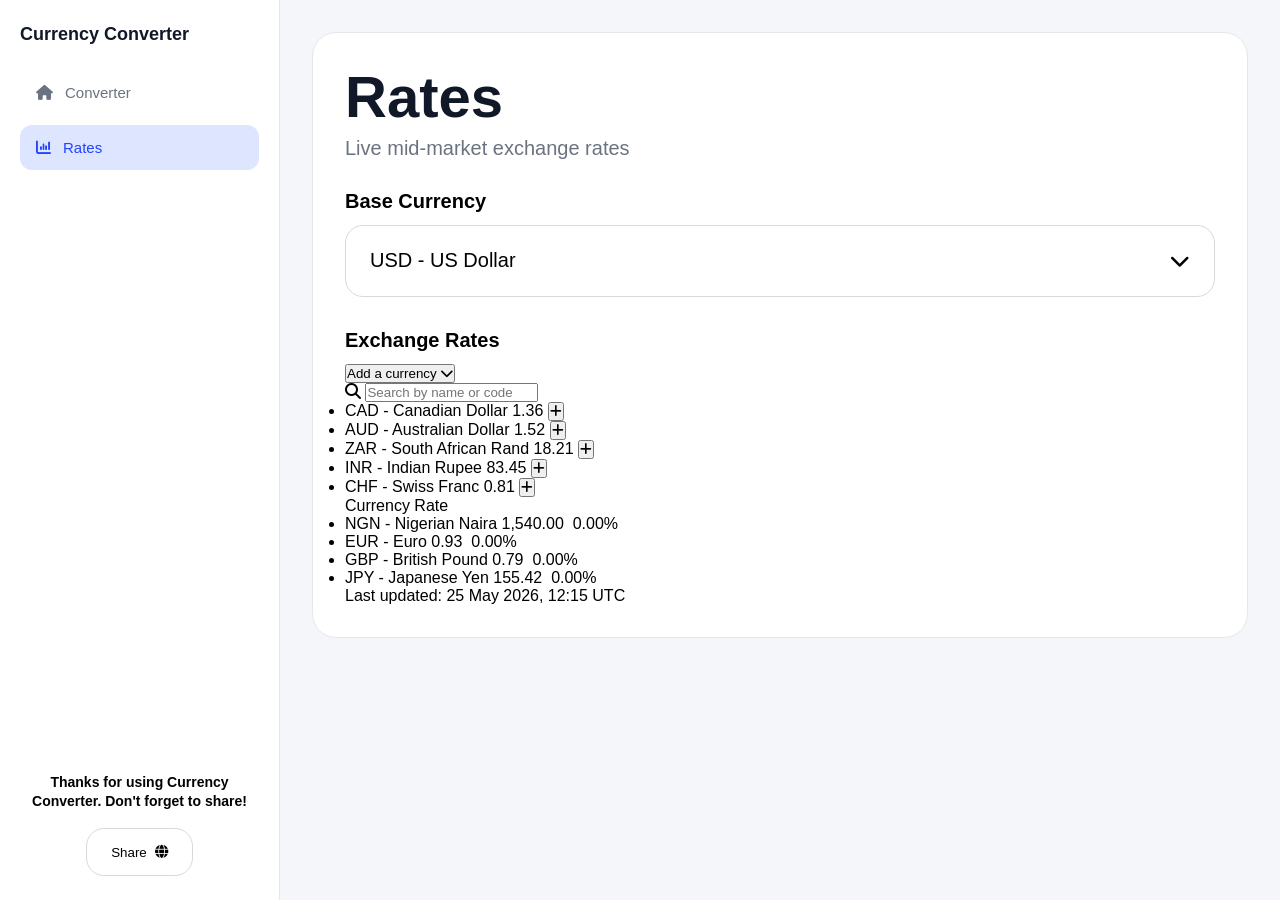
==== rates.html @ cb92d982 "add rates.html" ====
<!DOCTYPE html>
<html lang="en">
<head>
  <meta charset="UTF-8">
  <meta name="viewport" content="width=device-width, initial-scale=1.0">

  <title>Currency Converter</title>

  <link rel="stylesheet" href="style.css">

  <link rel="stylesheet"
  href="https://cdnjs.cloudflare.com/ajax/libs/font-awesome/6.5.1/css/all.min.css">
</head>

<body>

<div class="container">

  <!-- SIDEBAR -->

  <aside class="sidebar">

    <div>

      <div class="logo">

        <div>
          <h3>Currency Converter</h3>
        </div>

      </div>

      <nav>

        <a href="index.html">
          <i class="fa-solid fa-house" aria-hidden="true"></i>
          Converter
        </a>

        <a href="rates.html" class="active">
          <i class="fa-solid fa-chart-column" aria-hidden="true"></i>
          Rates
        </a>

      </nav>

    </div>

    <div class="sidebar-footer">

      <p>
        Thanks for using Currency Converter. Don't forget to share!
      </p>

      <button class="share-box">
        <span>Share</span>
        <i class="fa-solid fa-globe" aria-hidden="true"></i>
      </button>

    </div>

  </aside>

  <!-- MAIN CONTENT -->

  <main class="main-content">

    <!-- CARD -->

    <div class="converter-card">

      <div class="card-header">

        <div>

          <h1>Rates</h1>

          <p>
            Live mid-market exchange rates
          </p>

        </div>

      </div>

      <!-- Base currency selector -->

      <label for="base-select">Base Currency</label>

      <div class="currency-row">

        <div class="currency-box">

          <span>USD - US Dollar</span>

          <i class="fa-solid fa-chevron-down" aria-hidden="true"></i>

        </div>

      </div>

      <!-- Rates list -->

      <label>Exchange Rates</label>

      <!-- Add Currency Dropdown -->

      <div class="add-currency">

        <button class="add-currency-trigger">

          <span>Add a currency</span>

          <i class="fa-solid fa-chevron-down" aria-hidden="true"></i>

        </button>

        <div class="add-currency-panel">

          <div class="add-currency-search">

            <i class="fa-solid fa-magnifying-glass" aria-hidden="true"></i>

            <input
            type="text"
            placeholder="Search by name or code">

          </div>

          <ul class="add-currency-list">

            <li class="add-currency-item">
              <span class="add-currency-name">CAD - Canadian Dollar</span>
              <span class="add-currency-rate">1.36</span>
              <button class="add-currency-btn" aria-label="Add Canadian Dollar">
                <i class="fa-solid fa-plus" aria-hidden="true"></i>
              </button>
            </li>

            <li class="add-currency-item">
              <span class="add-currency-name">AUD - Australian Dollar</span>
              <span class="add-currency-rate">1.52</span>
              <button class="add-currency-btn" aria-label="Add Australian Dollar">
                <i class="fa-solid fa-plus" aria-hidden="true"></i>
              </button>
            </li>

            <li class="add-currency-item">
              <span class="add-currency-name">ZAR - South African Rand</span>
              <span class="add-currency-rate">18.21</span>
              <button class="add-currency-btn" aria-label="Add South African Rand">
                <i class="fa-solid fa-plus" aria-hidden="true"></i>
              </button>
            </li>

            <li class="add-currency-item">
              <span class="add-currency-name">INR - Indian Rupee</span>
              <span class="add-currency-rate">83.45</span>
              <button class="add-currency-btn" aria-label="Add Indian Rupee">
                <i class="fa-solid fa-plus" aria-hidden="true"></i>
              </button>
            </li>

            <li class="add-currency-item">
              <span class="add-currency-name">CHF - Swiss Franc</span>
              <span class="add-currency-rate">0.81</span>
              <button class="add-currency-btn" aria-label="Add Swiss Franc">
                <i class="fa-solid fa-plus" aria-hidden="true"></i>
              </button>
            </li>

          </ul>

        </div>

      </div>

      <!-- Rates Header -->

      <div class="rates-header">

        <span class="rates-header-currency">Currency</span>
        <span class="rates-header-rate">Rate</span>

      </div>

      <ul class="rates-list">

        <li class="rate-item">

          <span class="rate-currency">NGN - Nigerian Naira</span>

          <span class="rate-value-group">
            <span class="rate-value">1,540.00</span>
            <span class="rate-change">
              <i class="fa-solid rate-change-icon" aria-hidden="true"></i> <!-- should be dynamically inserted - fa-arrow-up/fa-arrow-down -->
              <span class="rate-change-sign"></span><!-- should be dynamically inserted - +/- --><span class="rate-change-percent">0.00%</span>
            </span>
          </span>

        </li>

        <li class="rate-item">

          <span class="rate-currency">EUR - Euro</span>

          <span class="rate-value-group">
            <span class="rate-value">0.93</span>
            <span class="rate-change">
              <i class="fa-solid rate-change-icon" aria-hidden="true"></i>
              <span class="rate-change-sign"></span><span class="rate-change-percent">0.00%</span>
            </span>
          </span>

        </li>

        <li class="rate-item">

          <span class="rate-currency">GBP - British Pound</span>

          <span class="rate-value-group">
            <span class="rate-value">0.79</span>
            <span class="rate-change">
              <i class="fa-solid rate-change-icon" aria-hidden="true"></i>
              <span class="rate-change-sign"></span><span class="rate-change-percent">0.00%</span>
            </span>
          </span>

        </li>

        <li class="rate-item">

          <span class="rate-currency">JPY - Japanese Yen</span>

          <span class="rate-value-group">
            <span class="rate-value">155.42</span>
            <span class="rate-change">
              <i class="fa-solid rate-change-icon" aria-hidden="true"></i>
              <span class="rate-change-sign"></span><span class="rate-change-percent">0.00%</span>
            </span>
          </span>

        </li>

      </ul>

      <p class="rates-updated">Last updated: 25 May 2026, 12:15 UTC</p>

    </div>

  </main>

</div>

</body>
</html>
---- style.css ----
*{
    margin:0;
    padding:0;
    box-sizing:border-box;
}

body{
    font-family:'Poppins', sans-serif;
    background:#F5F6FA;
    min-height:100vh;
}

/* ==========================
   LAYOUT
========================== */

.container{
    display:flex;
    min-height:100vh;
}

/* ==========================
   SIDEBAR
========================== */

.sidebar{
    width:280px;
    background:#FFFFFF;
    border-right:1px solid #E5E7EB;

    display:flex;
    flex-direction:column;
    justify-content:space-between;

    padding:24px 20px;
}

.logo{
    display:flex;
    align-items:center;
    gap:12px;
    margin-bottom: 24px;
}

.logo h3{
    font-size:18px;
    font-weight:600;
    line-height:1.2;
    color:#111827;
}

nav{
    display:flex;
    flex-direction:column;
    gap:10px;
}

nav a{
    text-decoration:none;
    color:#6B7280;

    display:flex;
    align-items:center;
    gap:12px;

    padding:14px 16px;
    border-radius:12px;

    font-size:15px;
    font-weight:500;

    transition:0.3s;
}

nav a:hover{
    background:#EEF2FF;
    color:#2144FF;
}

nav a.active{
    background:#DDE5FF;
    color:#2144FF;
}

.sidebar-footer{
    text-align:center;
}

.sidebar-footer p{
    font-size:14px;
    font-weight:600;
    line-height:1.4;
}

/* ==========================
   MAIN CONTENT
========================== */

.main-content{
    flex:1;
    padding:32px;
}

/* ==========================
   CONVERTER CARD
========================== */

.converter-card{
    background:#fff;
    border:1px solid #E5E7EB;
    border-radius:24px;

    padding:32px;

    width:100%;
}

.card-header{
    display:flex;
    justify-content:space-between;
    align-items:flex-start;

    margin-bottom:30px;
}

.card-header h1{
    font-size:58px;
    font-weight:700;
    color:#111827;
    line-height:1.1;
}

.card-header p{
    margin-top:8px;
    color:#6B7280;
    font-size:20px;
}

/* ==========================
   LABELS
========================== */

label{
    display:block;
    font-size:20px;
    font-weight:600;
    margin-bottom:12px;
}

/* ==========================
   AMOUNT INPUT
========================== */

.amount-box{
    height:95px;

    border:1px solid #D9D9D9;
    border-radius:18px;

    display:flex;
    justify-content:space-between;
    align-items:center;

    padding:0 24px;
    margin-bottom:32px;
}

.amount-box input{
    border:none;
    outline:none;

    font-size:58px;
    font-weight:500;

    width:100%;
    background:none;
}

/* ==========================
   CURRENCY ROW
========================== */

.currency-row{
    display:flex;
    align-items:center;
    gap:20px;
    margin-bottom:32px;
}

.currency-box{
    flex:1;

    height:72px;

    border:1px solid #D9D9D9;
    border-radius:18px;

    display:flex;
    justify-content:space-between;
    align-items:center;

    padding:0 24px;

    font-size:20px;
}

.swap-btn{
    width:72px;
    height:72px;

    border:1px solid #D9D9D9;
    border-radius:18px;

    background:#fff;

    display:flex;
    justify-content:center;
    align-items:center;

    cursor:pointer;
}

.swap-btn i{
    font-size:20px;
}

/* ==========================
   RESULT
========================== */

.result-box{
    background:#DDE5FF;

    border-radius:18px;

    padding:28px;
    text-align:center;

    margin-bottom:28px;
}

.result-box h2{
    font-size:42px;
    font-weight:700;
}

.result-box p{
    margin-top:6px;
    color:#374151;
}

/* ==========================
   BUTTON
========================== */

.convert-btn{
    width:100%;
    height:70px;

    border:none;
    border-radius:18px;

    background:#2144FF;
    color:#fff;

    font-size:22px;
    font-weight:600;

    cursor:pointer;

    transition:0.3s;
}

.convert-btn:hover{
    background:#1636d8;
}

/* ==========================
   BUTTON
========================== */

.share-box {
    height: 48px;
    margin: auto;
    margin-top: 16px;

    background: transparent;

    border:1px solid #D9D9D9;
    border-radius:18px;

    display:flex;
    gap: 8px;
    align-items:center;

    padding:0 24px;
}

/* ==========================
   MOBILE
========================== */

@media(max-width:768px){

    .container{
        flex-direction:column;
    }

    .sidebar{
        width:100%;
        border-right:none;
        border-bottom:1px solid #E5E7EB;
    }

    .logo {
        margin-bottom: 16px;
    }

    .main-content{
        padding:20px;
    }

    .card-header{
        flex-direction:column;
        gap:20px;
    }

    .card-header h1{
        font-size:40px;
    }

    .card-header p{
        font-size:16px;
    }

    .currency-row{
        flex-direction:column;
    }

    .currency-box{
        flex: initial; /* changes flex-basis back to auto rather than 0 that was enforced by 'flex:1;' */
        
        width:100%;
    }

    .swap-btn{
        width:100%;
        height:60px;
    }

    .amount-box input{
        font-size:40px;
    }

    .result-box h2{
        font-size:28px;
    }

    .convert-btn{
        font-size:18px;
    }
}
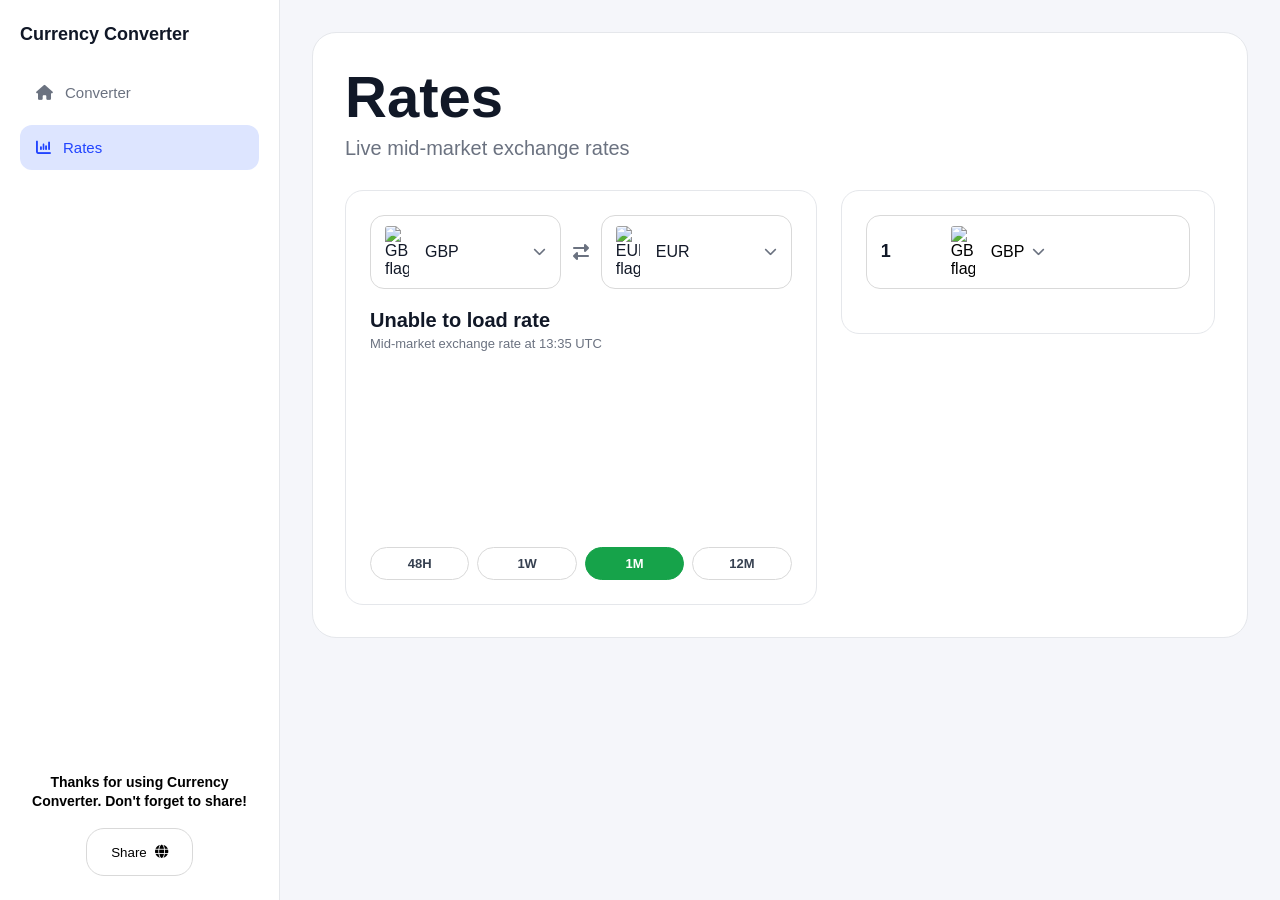
==== commit ec15b6b5: "Updated rates page UI with live exchange rate cards and chart layout" ====
--- a/rates.html
+++ b/rates.html
@@ -10,6 +10,9 @@
 
   <link rel="stylesheet"
   href="https://cdnjs.cloudflare.com/ajax/libs/font-awesome/6.5.1/css/all.min.css">
+
+  <script src="https://cdn.jsdelivr.net/npm/chart.js@4.4.0/dist/chart.umd.min.js"></script>
+
 </head>
 
 <body>
@@ -83,168 +86,72 @@
 
       </div>
 
-      <!-- Base currency selector -->
+      <div class="rates-cards-wrapper">
 
-      <label for="base-select">Base Currency</label>
+        <!-- CARD 1: Pair comparison with graph -->
+        <div class="pair-card">
 
-      <div class="currency-row">
+          <div class="pair-selectors">
 
-        <div class="currency-box">
+           <div class="pair-dropdown-wrapper">
+             <div class="pair-dropdown" id="pair-from-box">
+               <img src="https://flagcdn.com/w40/gb.png" alt="GBP flag" class="currency-flag" id="pair-from-flag">
+               <span id="pair-from-code">GBP</span>
+             <i class="fa-solid fa-chevron-down" aria-hidden="true"></i>
+           </div>
+            <ul class="currency-menu" id="pair-from-menu"></ul>
+           </div>
+           <i class="fa-solid fa-right-left pair-swap-icon" id="pair-swap-btn" aria-hidden="true"></i>
+          <div class="pair-dropdown-wrapper">
+          <div class="pair-dropdown" id="pair-to-box">
+           <img src="https://flagcdn.com/w40/eu.png" alt="EUR flag" class="currency-flag" id="pair-to-flag">
+           <span id="pair-to-code">EUR</span>
+           <i class="fa-solid fa-chevron-down" aria-hidden="true"></i>
+        </div>
+        <ul class="currency-menu" id="pair-to-menu"></ul>
+      </div>
 
-          <span>USD - US Dollar</span>
+   </div>
 
-          <i class="fa-solid fa-chevron-down" aria-hidden="true"></i>
+          <p class="pair-rate-line" id="pair-rate-line">1 GBP = 1.17350 EUR</p>
+          <p class="pair-rate-time" id="pair-rate-time">Mid-market exchange rate at 13:35 UTC</p>
+          
+          <div class="chart-wrapper">
+          <canvas id="pair-chart" class="pair-chart"></canvas>
+        </div>
+
+
+          <div class="range-buttons">
+            <button class="range-btn" data-range="48H">48H</button>
+            <button class="range-btn" data-range="1W">1W</button>
+            <button class="range-btn range-btn--active" data-range="1M">1M</button>
+            <button class="range-btn" data-range="12M">12M</button>
+          </div>
 
         </div>
 
-      </div>
+        <!-- CARD 2: Base amount to list of currencies -->
+        <div class="list-card">
 
-      <!-- Rates list -->
+          <div class="list-card-input">
+            <input type="number" id="list-amount" value="1" min="0">
+            <div class="pair-dropdown-wrapper">
+             <div class="list-card-currency" id="list-base-box">
+               <img src="https://flagcdn.com/w40/gb.png" alt="GBP flag" class="currency-flag" id="list-base-flag">
+           <span id="list-base-code">GBP</span>
+             <i class="fa-solid fa-chevron-down" aria-hidden="true"></i>
+          </div>
+            <ul class="currency-menu" id="list-base-menu"></ul>
+         </div>
+     </div>
 
-      <label>Exchange Rates</label>
-
-      <!-- Add Currency Dropdown -->
-
-      <div class="add-currency">
-
-        <button class="add-currency-trigger">
-
-          <span>Add a currency</span>
-
-          <i class="fa-solid fa-chevron-down" aria-hidden="true"></i>
-
-        </button>
-
-        <div class="add-currency-panel">
-
-          <div class="add-currency-search">
-
-            <i class="fa-solid fa-magnifying-glass" aria-hidden="true"></i>
-
-            <input
-            type="text"
-            placeholder="Search by name or code">
-
-          </div>
-
-          <ul class="add-currency-list">
-
-            <li class="add-currency-item">
-              <span class="add-currency-name">CAD - Canadian Dollar</span>
-              <span class="add-currency-rate">1.36</span>
-              <button class="add-currency-btn" aria-label="Add Canadian Dollar">
-                <i class="fa-solid fa-plus" aria-hidden="true"></i>
-              </button>
-            </li>
-
-            <li class="add-currency-item">
-              <span class="add-currency-name">AUD - Australian Dollar</span>
-              <span class="add-currency-rate">1.52</span>
-              <button class="add-currency-btn" aria-label="Add Australian Dollar">
-                <i class="fa-solid fa-plus" aria-hidden="true"></i>
-              </button>
-            </li>
-
-            <li class="add-currency-item">
-              <span class="add-currency-name">ZAR - South African Rand</span>
-              <span class="add-currency-rate">18.21</span>
-              <button class="add-currency-btn" aria-label="Add South African Rand">
-                <i class="fa-solid fa-plus" aria-hidden="true"></i>
-              </button>
-            </li>
-
-            <li class="add-currency-item">
-              <span class="add-currency-name">INR - Indian Rupee</span>
-              <span class="add-currency-rate">83.45</span>
-              <button class="add-currency-btn" aria-label="Add Indian Rupee">
-                <i class="fa-solid fa-plus" aria-hidden="true"></i>
-              </button>
-            </li>
-
-            <li class="add-currency-item">
-              <span class="add-currency-name">CHF - Swiss Franc</span>
-              <span class="add-currency-rate">0.81</span>
-              <button class="add-currency-btn" aria-label="Add Swiss Franc">
-                <i class="fa-solid fa-plus" aria-hidden="true"></i>
-              </button>
-            </li>
-
+          <ul class="list-card-results" id="list-card-results">
+            <!-- JS will fill this with <li> rows -->
           </ul>
 
         </div>
 
       </div>
-
-      <!-- Rates Header -->
-
-      <div class="rates-header">
-
-        <span class="rates-header-currency">Currency</span>
-        <span class="rates-header-rate">Rate</span>
-
-      </div>
-
-      <ul class="rates-list">
-
-        <li class="rate-item">
-
-          <span class="rate-currency">NGN - Nigerian Naira</span>
-
-          <span class="rate-value-group">
-            <span class="rate-value">1,540.00</span>
-            <span class="rate-change">
-              <i class="fa-solid rate-change-icon" aria-hidden="true"></i> <!-- should be dynamically inserted - fa-arrow-up/fa-arrow-down -->
-              <span class="rate-change-sign"></span><!-- should be dynamically inserted - +/- --><span class="rate-change-percent">0.00%</span>
-            </span>
-          </span>
-
-        </li>
-
-        <li class="rate-item">
-
-          <span class="rate-currency">EUR - Euro</span>
-
-          <span class="rate-value-group">
-            <span class="rate-value">0.93</span>
-            <span class="rate-change">
-              <i class="fa-solid rate-change-icon" aria-hidden="true"></i>
-              <span class="rate-change-sign"></span><span class="rate-change-percent">0.00%</span>
-            </span>
-          </span>
-
-        </li>
-
-        <li class="rate-item">
-
-          <span class="rate-currency">GBP - British Pound</span>
-
-          <span class="rate-value-group">
-            <span class="rate-value">0.79</span>
-            <span class="rate-change">
-              <i class="fa-solid rate-change-icon" aria-hidden="true"></i>
-              <span class="rate-change-sign"></span><span class="rate-change-percent">0.00%</span>
-            </span>
-          </span>
-
-        </li>
-
-        <li class="rate-item">
-
-          <span class="rate-currency">JPY - Japanese Yen</span>
-
-          <span class="rate-value-group">
-            <span class="rate-value">155.42</span>
-            <span class="rate-change">
-              <i class="fa-solid rate-change-icon" aria-hidden="true"></i>
-              <span class="rate-change-sign"></span><span class="rate-change-percent">0.00%</span>
-            </span>
-          </span>
-
-        </li>
-
-      </ul>
-
-      <p class="rates-updated">Last updated: 25 May 2026, 12:15 UTC</p>
 
     </div>
 
@@ -252,5 +159,7 @@
 
 </div>
 
+ <script src="rates.js"></script>
+
 </body>
 </html>
--- a/style.css
+++ b/style.css
@@ -25,6 +25,7 @@
 
 .sidebar{
     width:280px;
+    height: 100vh;
     background:#FFFFFF;
     border-right:1px solid #E5E7EB;
 
@@ -90,6 +91,7 @@
     font-size:14px;
     font-weight:600;
     line-height:1.4;
+    margin-top: 16px;
 }
 
 /* ==========================
@@ -99,6 +101,8 @@
 .main-content{
     flex:1;
     padding:32px;
+    height: 100vh;
+    overflow-y: auto;
 }
 
 /* ==========================
@@ -297,7 +301,7 @@
 }
 
 /* ==========================
-   MOBILE
+   MOBILE - INDEX.HTML
 ========================== */
 
 @media(max-width:768px){
@@ -308,6 +312,7 @@
 
     .sidebar{
         width:100%;
+        height: auto;
         border-right:none;
         border-bottom:1px solid #E5E7EB;
     }
@@ -339,7 +344,7 @@
 
     .currency-box{
         flex: initial; /* changes flex-basis back to auto rather than 0 that was enforced by 'flex:1;' */
-        
+
         width:100%;
     }
 
@@ -359,4 +364,288 @@
     .convert-btn{
         font-size:18px;
     }
+}
+
+.currency-flag{
+    width:24px;
+    height:auto;
+    border-radius:3px;
+    margin-right:8px;
+    vertical-align:middle;
+}
+/* ==========================
+   RATES CARDS (Wise-style)
+========================== */
+
+.rates-cards-wrapper{
+    display:flex;
+    gap:24px;
+    align-items:flex-start;
+}
+
+.pair-card,
+.list-card{
+    background:#fff;
+    border:1px solid #E5E7EB;
+    border-radius:18px;
+    padding:24px;
+}
+
+.pair-card{
+    flex:1.3;
+}
+
+.list-card{
+    flex:1;
+}
+
+/* Pair card: dropdowns */
+
+.pair-selectors{
+    display:flex;
+    align-items:center;
+    gap:12px;
+    margin-bottom:20px;
+}
+
+.pair-dropdown{
+    flex:1;
+    display:flex;
+    align-items:center;
+    gap:8px;
+
+    border:1px solid #D9D9D9;
+    border-radius:14px;
+    padding:10px 14px;
+
+    font-weight:500;
+    color:#111827;
+    cursor:pointer;
+}
+
+.pair-dropdown i{
+    margin-left:auto;
+    color:#6B7280;
+    font-size:13px;
+}
+.pair-dropdown-wrapper{
+    position:relative;
+    flex:1;
+}
+
+.currency-menu{
+    position:absolute;
+    top:calc(100% + 6px);
+    left:0;
+    width:100%;
+
+    max-height:240px;
+    overflow-y:auto;
+
+    background:#fff;
+    border:1px solid #D9D9D9;
+    border-radius:14px;
+
+    list-style:none;
+    box-shadow:0 8px 20px rgba(0,0,0,0.08);
+
+    z-index:10;
+    display:none;
+}
+
+.currency-menu--open{
+    display:block;
+}
+
+.currency-menu li{
+    display:flex;
+    align-items:center;
+    gap:8px;
+
+    padding:10px 14px;
+    font-size:15px;
+    font-weight:500;
+    cursor:pointer;
+}
+
+.currency-menu li:hover{
+    background:#F3F4F6;
+}
+
+.pair-swap-icon{
+    color:#6B7280;
+    font-size:16px;
+}
+
+/* Pair card: rate text */
+
+.pair-rate-line{
+    font-size:20px;
+    font-weight:700;
+    color:#111827;
+    margin-bottom:4px;
+}
+
+.pair-rate-time{
+    font-size:13px;
+    color:#6B7280;
+    margin-bottom:20px;
+}
+
+/* Pair card: chart */
+
+.chart-wrapper{
+    width:100%;
+    height:160px;
+    margin-bottom:16px;
+    overflow:hidden;
+}
+
+/* Pair card: range buttons */
+
+.range-buttons{
+    display:flex;
+    gap:8px;
+}
+
+.range-btn{
+    flex:1;
+    padding:8px 0;
+
+    border:1px solid #D9D9D9;
+    border-radius:20px;
+    background:#fff;
+
+    font-size:13px;
+    font-weight:600;
+    color:#374151;
+    cursor:pointer;
+}
+
+.range-btn--active{
+    background:#16A34A;
+    border-color:#16A34A;
+    color:#fff;
+}
+
+/* List card: amount input row */
+
+.list-card-input{
+    display:flex;
+    align-items:center;
+    gap:10px;
+
+    border:1px solid #D9D9D9;
+    border-radius:14px;
+    padding:10px 14px;
+
+    margin-bottom:20px;
+}
+
+.list-card-input input{
+    border:none;
+    outline:none;
+    width:60px;
+
+    font-size:18px;
+    font-weight:600;
+    color:#111827;
+}
+
+.list-card-currency{
+    display:flex;
+    align-items:center;
+    gap:8px;
+
+    margin-left:auto;
+    font-weight:500;
+    cursor:pointer;
+}
+
+.list-card-currency i{
+    color:#6B7280;
+    font-size:13px;
+}
+
+/* List card: result rows */
+
+.list-card-results{
+    list-style:none;
+}
+
+.list-card-results li{
+    display:flex;
+    align-items:center;
+    justify-content:space-between;
+    gap:10px;
+
+    padding:10px 0;
+    border-bottom:1px solid #F3F4F6;
+
+    font-size:15px;
+    font-weight:600;
+    color:#111827;
+}
+
+.list-card-results li:last-child{
+    border-bottom:none;
+}
+
+.list-card-results li img{
+    width:20px;
+    margin-left:8px;
+}
+
+/* ==========================
+   MOBILE - RATES CARDS
+========================== */
+
+@media(max-width:768px){
+
+    .rates-cards-wrapper{
+        flex-direction:column;
+    }
+
+    .pair-card,
+    .list-card{
+        flex:none;
+        width:100%;
+        padding:18px;
+    }
+
+    .pair-selectors{
+        flex-direction:column;
+        gap:10px;
+    }
+
+    .pair-swap-icon{
+        transform:rotate(90deg);
+    }
+
+    .pair-dropdown-wrapper{
+        width:100%;
+    }
+
+    .pair-rate-line{
+        font-size:17px;
+    }
+
+    .chart-wrapper{
+        height:140px;
+    }
+
+    .range-btn{
+        font-size:12px;
+        padding:6px 0;
+    }
+
+    .list-card-input input{
+        width:40px;
+        font-size:16px;
+    }
+
+    .list-card-results li{
+        font-size:14px;
+    }
+
 }
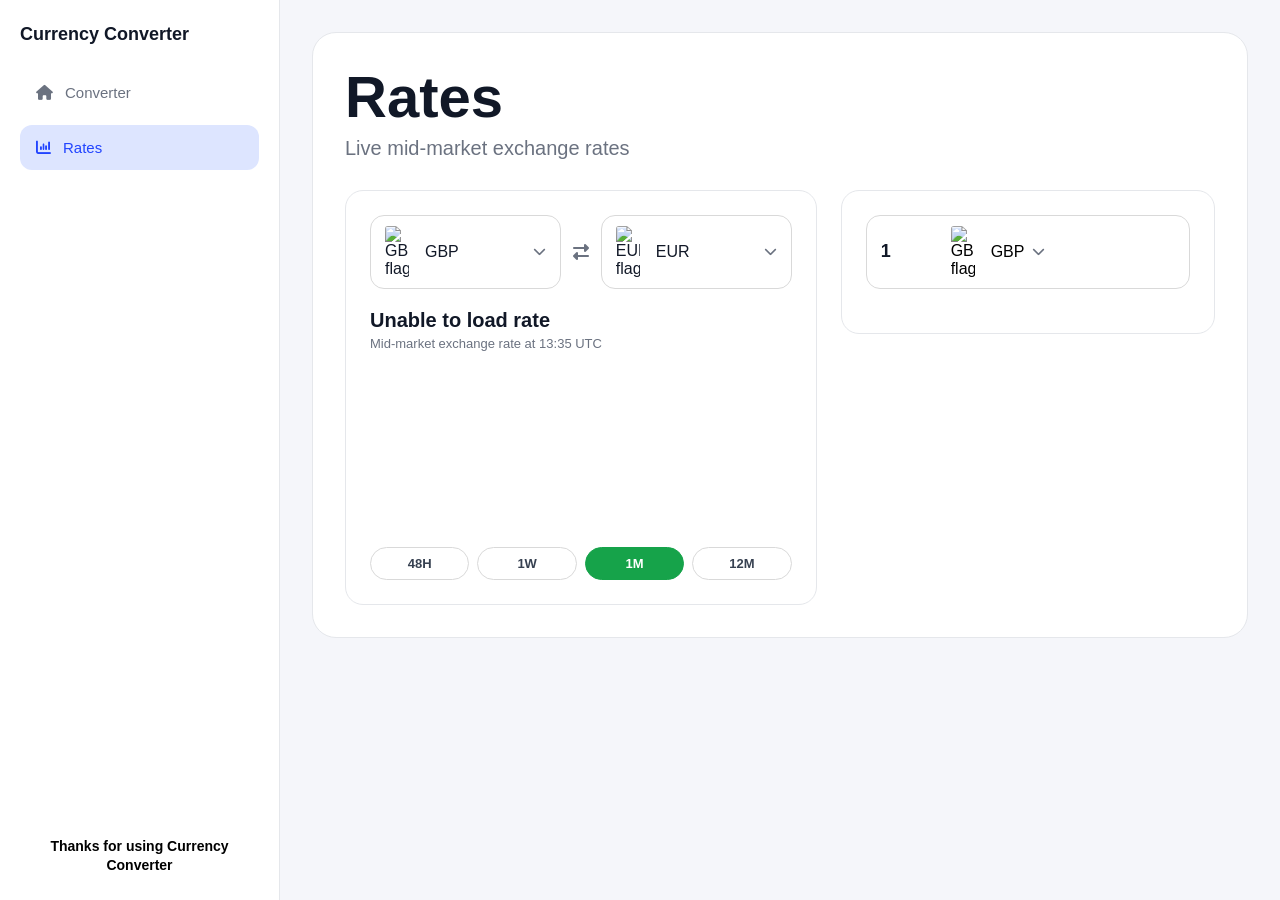
==== commit fb259e59: "update rates.html" ====
--- a/rates.html
+++ b/rates.html
@@ -52,13 +52,13 @@
     <div class="sidebar-footer">
 
       <p>
-        Thanks for using Currency Converter. Don't forget to share!
+        Thanks for using Currency Converter
       </p>
 
-      <button class="share-box">
+      <!-- <button class="share-box">
         <span>Share</span>
         <i class="fa-solid fa-globe" aria-hidden="true"></i>
-      </button>
+      </button> -->
 
     </div>
 
--- a/style.css
+++ b/style.css
@@ -208,6 +208,11 @@
     font-size:20px;
 }
 
+.currency-box:focus-visible{
+    outline:2px solid #2144FF;
+    outline-offset:2px;
+}
+
 .swap-btn{
     width:72px;
     height:72px;
@@ -226,6 +231,139 @@
 
 .swap-btn i{
     font-size:20px;
+}
+
+/* ==========================
+   CURRENCY SELECTOR
+========================== */
+
+.currency-selector{
+    position:relative;
+    flex:1;
+}
+
+/* ==========================
+   CURRENCY BOX
+========================== */
+
+.currency-box{
+    width:100%;
+
+    background:#fff;
+    cursor:pointer;
+
+    font-family:inherit;
+    color:#111827;
+
+    border:1px solid #D9D9D9;
+}
+
+/* ==========================
+   DROPDOWN
+========================== */
+
+.currency-dropdown{
+    position:absolute;
+
+    top:calc(100% + 8px);
+    left:0;
+    right:0;
+
+    z-index:100;
+
+    background:#fff;
+
+    border:1px solid #E5E7EB;
+    border-radius:18px;
+
+    box-shadow:0 8px 24px rgba(0,0,0,0.08);
+
+    padding:16px;
+
+    display:none;
+}
+
+.currency-dropdown.open{
+    display:block;
+}
+
+/* ==========================
+   SEARCH
+========================== */
+
+.currency-search{
+    display:flex;
+    align-items:center;
+    gap:10px;
+
+    height:50px;
+
+    border:1px solid #D9D9D9;
+    border-radius:14px;
+
+    padding:0 16px;
+
+    margin-bottom:12px;
+}
+
+.currency-search span{
+    color:#6B7280;
+    font-size:14px;
+}
+
+.currency-search input{
+    width:100%;
+
+    border:none;
+    outline:none;
+    background:none;
+
+    font-family:inherit;
+    font-size:15px;
+}
+
+/* ==========================
+   LIST
+========================== */
+
+.currency-list{
+    list-style:none;
+
+    max-height:280px;
+    overflow-y:auto;
+}
+
+/* ==========================
+   OPTION
+========================== */
+
+.currency-option{
+    display:flex;
+    flex-direction:column;
+    gap:2px;
+
+    padding:12px 10px;
+
+    border-radius:12px;
+
+    cursor:pointer;
+
+    transition:0.2s;
+}
+
+.currency-option:hover{
+    background:#F5F6FA;
+}
+
+.currency-code{
+    font-size:15px;
+    font-weight:600;
+    color:#111827;
+}
+
+.currency-name{
+    font-size:14px;
+    color:#6B7280;
 }
 
 /* ==========================
